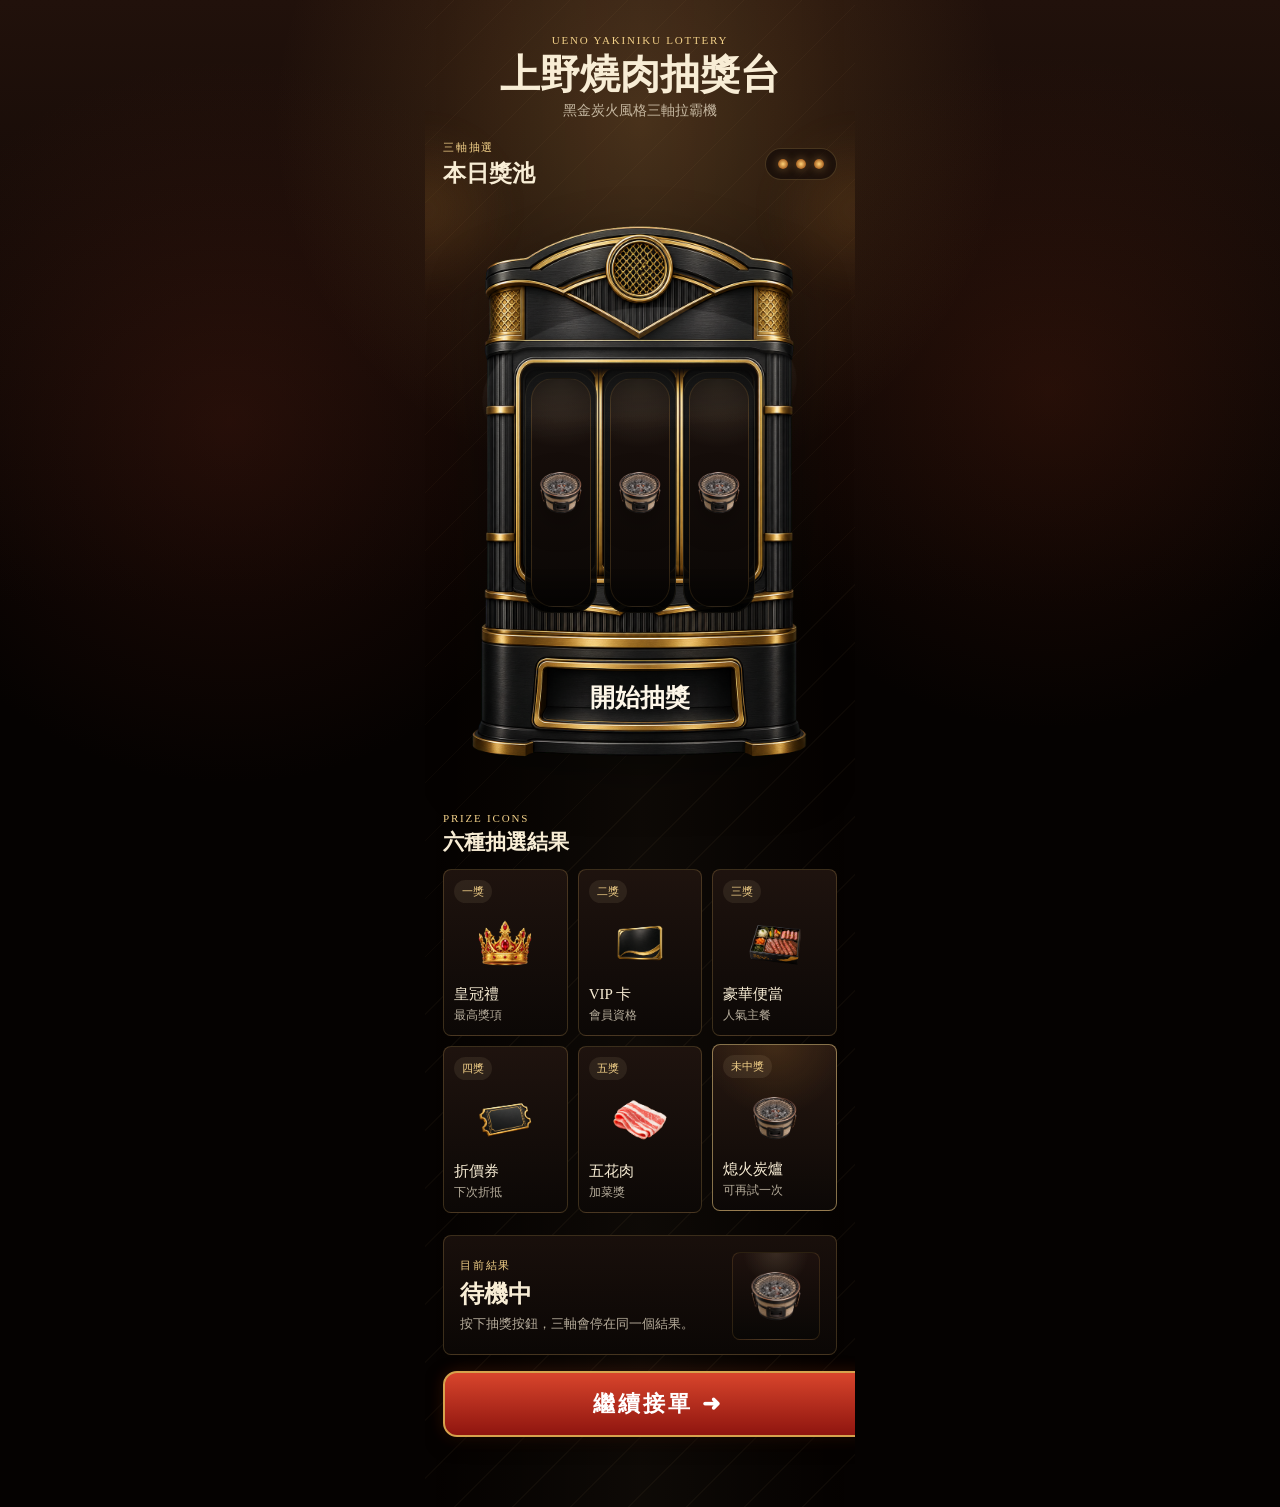
==== slot/index.html @ b81fdc54 "新增三軸拉霸抽獎機作為完成訂單後的結算頁 - slot/ 子頁：黑金燒肉風三軸拉霸機（index.html + app.js + style.css + 透明素材） - 完成訂單後由 showResu" ====
<!doctype html>
<html lang="zh-Hant">
<head>
  <meta charset="utf-8" />
  <meta name="viewport" content="width=device-width, initial-scale=1, viewport-fit=cover" />
  <meta name="theme-color" content="#140b07" />
  <title>上野燒肉拉霸機</title>
  <link rel="stylesheet" href="./style.css" />
</head>
<body>
  <main class="slot-app">
    <div class="backdrop-glow backdrop-glow--left" aria-hidden="true"></div>
    <div class="backdrop-glow backdrop-glow--right" aria-hidden="true"></div>

    <header class="brand-bar">
      <p class="brand-bar__eyebrow">UENO YAKINIKU LOTTERY</p>
      <h1 class="brand-bar__title">上野燒肉抽獎台</h1>
      <p class="brand-bar__subtitle">黑金炭火風格三軸拉霸機</p>
    </header>

    <section class="machine-stage" aria-labelledby="machineTitle">
      <div class="machine-stage__header">
        <div>
          <p class="stage-chip">三軸抽選</p>
          <h2 id="machineTitle" class="stage-title">本日獎池</h2>
        </div>
        <div class="status-lamp" aria-hidden="true">
          <span></span>
          <span></span>
          <span></span>
        </div>
      </div>

      <div class="machine-shell">
        <img class="machine-frame" src="./assets/transparent/slot-frame.png" alt="黑金拉霸機框架" />

        <div class="machine-reels" aria-live="polite">
          <div class="reel-window">
            <div class="reel-track" data-reel="0"></div>
          </div>
          <div class="reel-window">
            <div class="reel-track" data-reel="1"></div>
          </div>
          <div class="reel-window">
            <div class="reel-track" data-reel="2"></div>
          </div>
        </div>

        <button id="spinButton" class="spin-button spin-button--machine" type="button">
          <img class="spin-button__asset" src="./assets/transparent/draw-button.png" alt="" aria-hidden="true" />
          <span class="spin-button__text">開始抽獎</span>
        </button>

        <div class="machine-sheen" aria-hidden="true"></div>
      </div>
    </section>

    <section class="prize-grid" aria-labelledby="prizeGridTitle">
      <div class="section-heading">
        <p class="section-heading__eyebrow">Prize Icons</p>
        <h2 id="prizeGridTitle" class="section-heading__title">六種抽選結果</h2>
      </div>

      <div id="prizeCards" class="prize-grid__cards"></div>
    </section>

    <section class="draw-panel" aria-labelledby="drawStatusTitle">
      <div class="draw-status">
        <div class="draw-status__copy">
          <p class="draw-status__eyebrow" id="drawStatusTitle">目前結果</p>
          <strong id="resultLabel" class="draw-status__title">待機中</strong>
          <p id="resultDetail" class="draw-status__detail">按下抽獎按鈕，三軸會停在同一個結果。</p>
        </div>
        <div class="draw-status__icon">
          <img id="resultIcon" src="./assets/transparent/ember-grill.png" alt="目前結果圖示" />
        </div>
      </div>
    </section>

    <a class="back-to-game" href="../index.html">繼續接單 ➜</a>
  </main>

  <script src="./app.js"></script>
</body>
</html>
---- slot/style.css ----
* {
  box-sizing: border-box;
}

:root {
  --charcoal-void: #090403;
  --ember-wall: #140b07;
  --ash-brown: #26140d;
  --lacquer-panel: rgba(22, 13, 10, 0.92);
  --gold-rim: #d6a24d;
  --gold-soft: #f3d189;
  --brass-shadow: rgba(92, 54, 17, 0.36);
  --coal-line: rgba(226, 180, 100, 0.22);
  --ember-text: #f8edd5;
  --ember-muted: rgba(248, 237, 213, 0.72);
  --ember-warning: #bf5f2f;
  --machine-width: min(100vw, 430px);
  --app-pad: 18px;
  --window-radius: 24px;
}

html,
body {
  margin: 0;
  min-height: 100%;
  background:
    radial-gradient(circle at 50% 0%, rgba(202, 126, 47, 0.18), transparent 30%),
    radial-gradient(circle at 20% 25%, rgba(93, 34, 18, 0.35), transparent 34%),
    radial-gradient(circle at 82% 22%, rgba(99, 37, 18, 0.28), transparent 30%),
    linear-gradient(180deg, #23110b, #090403 34%, #050201 100%);
  color: var(--ember-text);
  font-family: "BiauKai TC", "STKaiti", "Noto Serif TC", "PingFang TC", "Microsoft JhengHei", serif;
}

body {
  overflow-x: hidden;
}

button {
  font: inherit;
}

.slot-app {
  position: relative;
  width: var(--machine-width);
  min-height: 100dvh;
  margin: 0 auto;
  padding: 20px var(--app-pad) 28px;
  overflow: hidden;
  isolation: isolate;
}

.slot-app::before {
  content: "";
  position: absolute;
  inset: 0;
  background:
    linear-gradient(90deg, transparent 0, rgba(255, 227, 160, 0.04) 50%, transparent 100%),
    repeating-linear-gradient(
      135deg,
      transparent 0 20px,
      rgba(255, 210, 132, 0.035) 20px 21px,
      transparent 21px 41px
    );
  pointer-events: none;
  z-index: -2;
}

.backdrop-glow {
  position: absolute;
  top: 120px;
  width: 180px;
  height: 180px;
  border-radius: 50%;
  background: radial-gradient(circle, rgba(220, 150, 60, 0.16), transparent 68%);
  filter: blur(14px);
  z-index: -1;
}

.backdrop-glow--left {
  left: -90px;
}

.backdrop-glow--right {
  right: -90px;
}

.brand-bar {
  padding: 8px 2px 20px;
  text-align: center;
}

.brand-bar__eyebrow,
.section-heading__eyebrow,
.draw-status__eyebrow,
.stage-chip {
  margin: 0;
  color: var(--gold-soft);
  font-size: 11px;
  letter-spacing: 1.8px;
  text-transform: uppercase;
}

.brand-bar__title {
  margin: 8px 0 6px;
  font-size: clamp(32px, 8vw, 40px);
  line-height: 1.05;
  font-weight: 900;
}

.brand-bar__subtitle {
  margin: 0;
  color: var(--ember-muted);
  font-size: 14px;
}

.machine-stage,
.prize-grid,
.draw-panel {
  position: relative;
}

.machine-stage__header,
.section-heading,
.draw-status {
  display: flex;
  align-items: center;
  justify-content: space-between;
  gap: 12px;
}

.stage-title,
.section-heading__title {
  margin: 6px 0 0;
  font-size: 23px;
  line-height: 1.15;
}

.status-lamp {
  display: flex;
  align-items: center;
  gap: 8px;
  padding: 10px 12px;
  border: 1px solid var(--coal-line);
  border-radius: 999px;
  background: rgba(18, 10, 8, 0.66);
}

.status-lamp span {
  display: block;
  width: 10px;
  height: 10px;
  border-radius: 50%;
  background: radial-gradient(circle, #ffd378, #a86222 70%);
  box-shadow: 0 0 10px rgba(255, 197, 108, 0.4);
}

.machine-shell {
  position: relative;
  margin-top: 14px;
  aspect-ratio: 2 / 3;
  overflow: visible;
}

.machine-frame {
  display: block;
  width: 100%;
  height: 100%;
  object-fit: contain;
  filter: drop-shadow(0 20px 28px rgba(0, 0, 0, 0.34));
  user-select: none;
  -webkit-user-drag: none;
}

.machine-reels {
  position: absolute;
  left: 20.8%;
  top: 28.8%;
  width: 58.4%;
  height: 40.8%;
  display: grid;
  grid-template-columns: repeat(3, 1fr);
  gap: 2.9%;
}

.reel-window {
  position: relative;
  overflow: hidden;
  height: 100%;
  border-radius: var(--window-radius);
  background:
    linear-gradient(180deg, rgba(255, 255, 255, 0.08), transparent 24%),
    linear-gradient(180deg, rgba(12, 12, 12, 0.74), rgba(4, 4, 4, 0.92));
  box-shadow:
    inset 0 0 0 1px rgba(254, 219, 150, 0.1),
    inset 0 22px 30px rgba(255, 255, 255, 0.03),
    inset 0 -24px 30px rgba(0, 0, 0, 0.18);
}

.reel-window::before,
.reel-window::after {
  content: "";
  position: absolute;
  left: 0;
  width: 100%;
  height: 18%;
  z-index: 2;
  pointer-events: none;
}

.reel-window::before {
  top: 0;
  background: linear-gradient(180deg, rgba(0, 0, 0, 0.58), transparent);
}

.reel-window::after {
  bottom: 0;
  background: linear-gradient(0deg, rgba(0, 0, 0, 0.6), transparent);
}

.reel-track {
  position: absolute;
  inset: 0;
  will-change: transform;
}

.reel-symbol {
  display: flex;
  align-items: center;
  justify-content: center;
  padding: 6px;
}

.reel-symbol__plate {
  display: flex;
  align-items: center;
  justify-content: center;
  width: 100%;
  height: 100%;
  padding: 6px;
  border-radius: 22px;
  background:
    radial-gradient(circle at top, rgba(255, 236, 184, 0.16), transparent 30%),
    linear-gradient(180deg, rgba(29, 18, 14, 0.95), rgba(10, 7, 5, 0.98));
  border: 1px solid rgba(218, 163, 79, 0.2);
}

.reel-symbol img {
  width: 100%;
  height: 100%;
  object-fit: contain;
  object-position: center;
  transform: scale(var(--reel-scale, 1.22));
  transform-origin: center;
  filter: drop-shadow(0 8px 12px rgba(0, 0, 0, 0.32));
  user-select: none;
  -webkit-user-drag: none;
}

.machine-sheen {
  position: absolute;
  inset: 18% 10% auto;
  height: 28%;
  border-radius: 50%;
  background: linear-gradient(180deg, rgba(255, 255, 255, 0.08), transparent 75%);
  transform: rotate(-5deg);
  pointer-events: none;
  mix-blend-mode: screen;
}

.prize-grid {
  margin-top: 20px;
}

.prize-grid .section-heading {
  display: block;
}

.prize-grid .section-heading__title {
  font-size: 21px;
}

.prize-grid__cards {
  display: grid;
  grid-template-columns: repeat(3, minmax(0, 1fr));
  gap: 10px;
  margin-top: 14px;
}

.prize-card {
  position: relative;
  min-height: 134px;
  padding: 10px 10px 12px;
  border: 1px solid var(--coal-line);
  border-radius: 8px;
  background:
    linear-gradient(180deg, rgba(32, 20, 15, 0.95), rgba(12, 8, 6, 0.98));
  transition: transform 160ms ease, border-color 160ms ease, background 160ms ease;
}

.prize-card.is-active {
  border-color: rgba(243, 209, 137, 0.52);
  background:
    radial-gradient(circle at top, rgba(210, 144, 54, 0.16), transparent 40%),
    linear-gradient(180deg, rgba(39, 24, 17, 0.98), rgba(12, 8, 6, 1));
  transform: translateY(-2px);
}

.prize-card__rank {
  display: inline-flex;
  margin-bottom: 8px;
  padding: 4px 8px;
  border-radius: 999px;
  background: rgba(255, 228, 171, 0.08);
  color: var(--gold-soft);
  font-size: 11px;
}

.prize-card__icon {
  display: flex;
  align-items: center;
  justify-content: center;
  height: 64px;
  margin-bottom: 10px;
}

.prize-card__icon img {
  width: 58px;
  height: 58px;
  object-fit: contain;
}

.prize-card__name {
  margin: 0;
  font-size: 15px;
  line-height: 1.2;
}

.prize-card__note {
  margin: 4px 0 0;
  color: var(--ember-muted);
  font-size: 12px;
  line-height: 1.35;
}

.draw-panel {
  margin-top: 22px;
  padding-bottom: 12px;
}

.spin-button {
  position: relative;
  display: block;
  width: 100%;
  padding: 0;
  border: 0;
  background: transparent;
  cursor: pointer;
}

.spin-button:disabled {
  cursor: wait;
}

.spin-button__asset {
  display: block;
  width: 100%;
  height: auto;
}

.spin-button__text {
  position: absolute;
  inset: 0;
  display: flex;
  align-items: center;
  justify-content: center;
  padding: 0 16px;
  color: #fdf6e8;
  font-size: clamp(24px, 6vw, 30px);
  font-weight: 900;
  letter-spacing: 2px;
  text-shadow: 0 2px 10px rgba(0, 0, 0, 0.45);
}

.spin-button.spin-button--machine {
  position: absolute;
  left: 25.1%;
  top: 79.2%;
  width: 49.8%;
  height: 8.9%;
  display: flex;
  align-items: center;
  justify-content: center;
  overflow: visible;
  border-radius: 14px;
  z-index: 4;
}

.spin-button.spin-button--machine .spin-button__asset {
  display: none;
}

.spin-button.spin-button--machine .spin-button__text {
  position: static;
  display: block;
  padding: 0;
  font-size: clamp(20px, 5vw, 25px);
  line-height: 1;
  letter-spacing: 0;
  transform: translateY(2px);
  white-space: nowrap;
}

.draw-status {
  margin-top: 0;
  padding: 16px 16px 14px;
  border: 1px solid var(--coal-line);
  border-radius: 8px;
  background:
    linear-gradient(180deg, rgba(26, 16, 12, 0.95), rgba(11, 7, 5, 0.98));
}

.draw-status__copy {
  min-width: 0;
  flex: 1;
}

.draw-status__title {
  display: block;
  margin-top: 8px;
  font-size: 24px;
  line-height: 1.1;
}

.draw-status__detail {
  margin: 8px 0 0;
  color: var(--ember-muted);
  font-size: 13px;
  line-height: 1.45;
}

.draw-status__icon {
  display: flex;
  align-items: center;
  justify-content: center;
  width: 88px;
  aspect-ratio: 1;
  border-radius: 8px;
  background:
    radial-gradient(circle at top, rgba(255, 231, 180, 0.12), transparent 34%),
    linear-gradient(180deg, rgba(31, 18, 14, 0.96), rgba(9, 7, 5, 1));
  border: 1px solid rgba(216, 162, 77, 0.16);
}

.draw-status__icon img {
  width: 66px;
  height: 66px;
  object-fit: contain;
}

@media (max-width: 360px) {
  .slot-app {
    padding-inline: 14px;
  }

  .stage-title,
  .section-heading__title {
    font-size: 21px;
  }

  .prize-grid__cards {
    gap: 8px;
  }

  .prize-card {
    min-height: 126px;
    padding-inline: 8px;
  }

  .prize-card__name {
    font-size: 14px;
  }

  .draw-status__title {
    font-size: 22px;
  }

  .spin-button.spin-button--machine {
    left: 24.8%;
    top: 79.1%;
    width: 50.4%;
    height: 9%;
  }
}

@media (min-width: 720px) {
  body {
    background:
      radial-gradient(circle at 50% 8%, rgba(219, 158, 73, 0.2), transparent 24%),
      radial-gradient(circle at 18% 28%, rgba(96, 34, 20, 0.3), transparent 24%),
      radial-gradient(circle at 82% 26%, rgba(101, 36, 17, 0.28), transparent 22%),
      linear-gradient(180deg, #21110b, #050201 40%, #050201 100%);
  }

  .slot-app {
    padding-top: 26px;
    padding-bottom: 40px;
  }
}

/* 繼續接單：回遊戲 */
.back-to-game {
  display: block;
  width: var(--machine-width);
  margin: 4px auto 30px;
  padding: 16px;
  text-align: center;
  text-decoration: none;
  border-radius: 14px;
  border: 2px solid var(--gold-rim);
  background: linear-gradient(#d8452c, #8f150f);
  color: #fff;
  font-size: 22px;
  font-weight: 900;
  letter-spacing: 3px;
  box-shadow: 0 6px 18px rgba(0, 0, 0, 0.5), 0 0 16px rgba(255, 90, 40, 0.18);
}
.back-to-game:active {
  transform: translateY(1px);
}
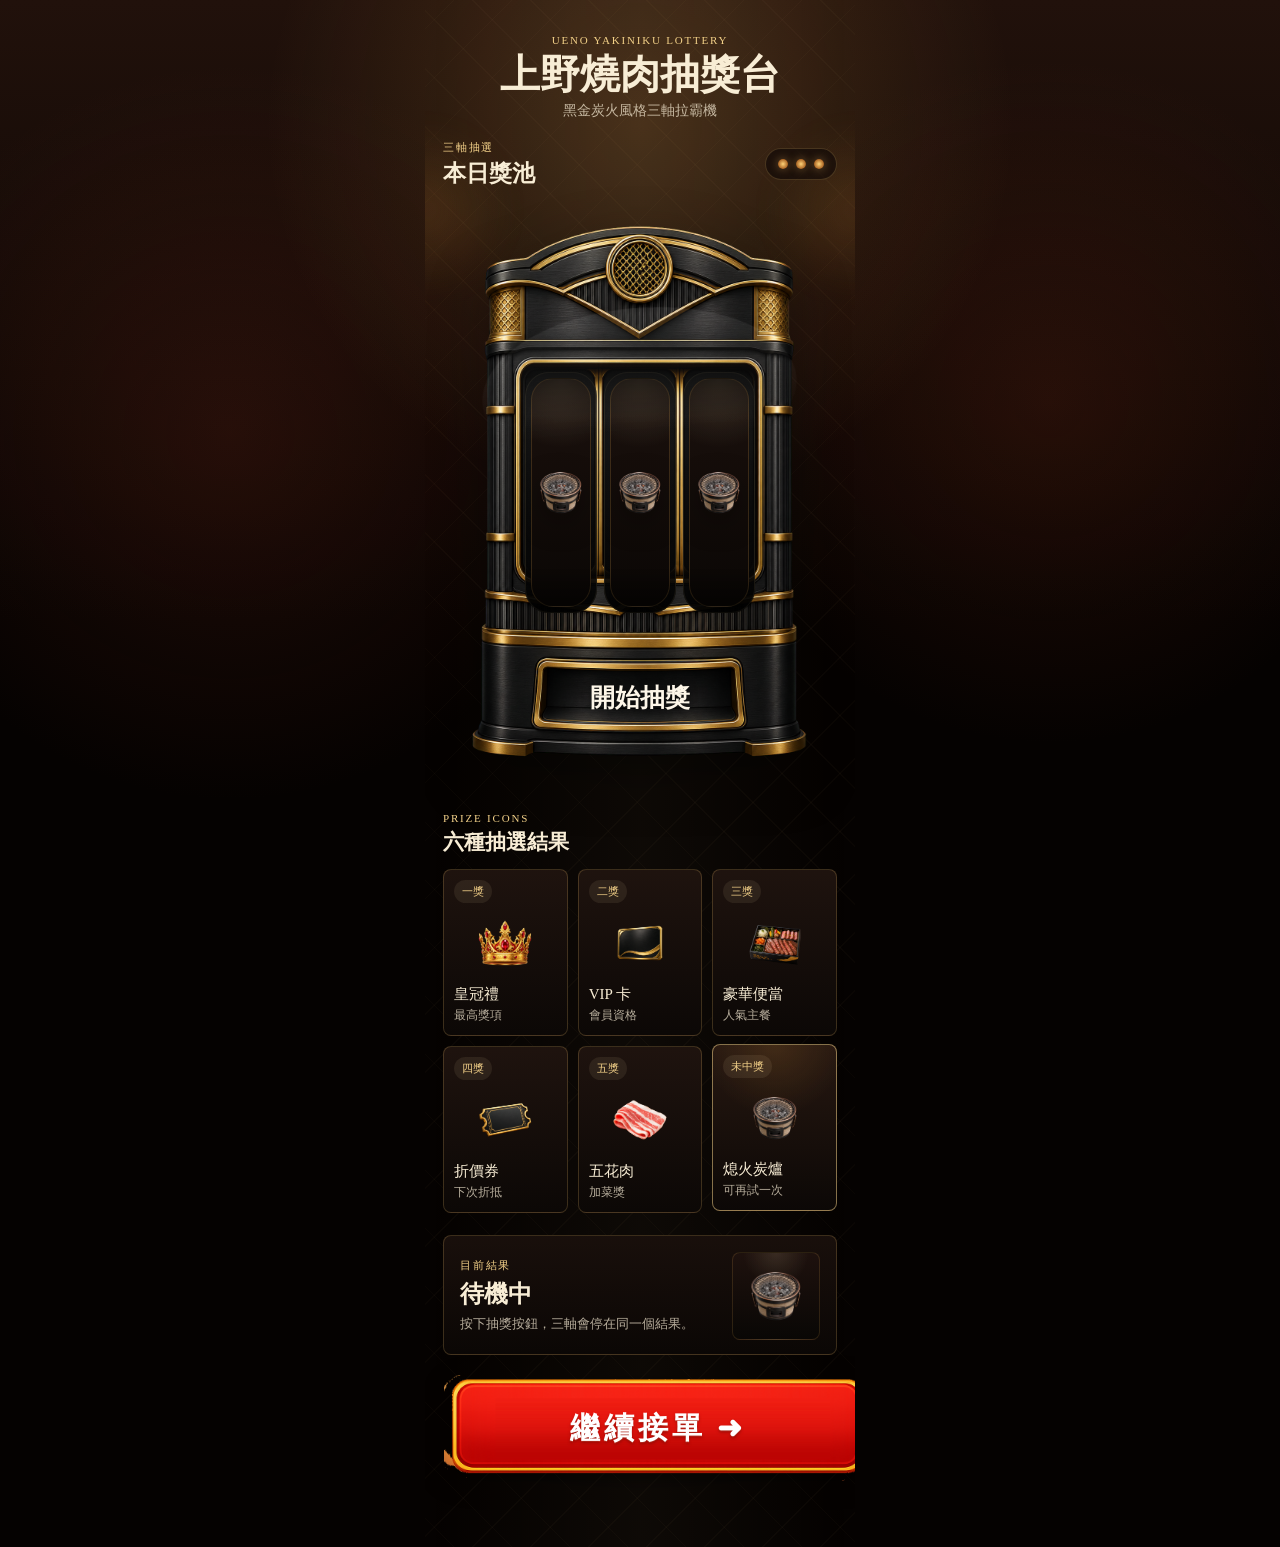
==== commit 3e3b30ff: "拉霸機繼續接單改用紅金圖片按鈕（去除AI亂碼字、疊正確文字） - slot/assets/btn_continue.png：自提供圖去背、抹除中央亂碼、重建紅底 - .back-to-game 改為圖" ====
--- a/slot/index.html
+++ b/slot/index.html
@@ -5,7 +5,7 @@
   <meta name="viewport" content="width=device-width, initial-scale=1, viewport-fit=cover" />
   <meta name="theme-color" content="#140b07" />
   <title>上野燒肉拉霸機</title>
-  <link rel="stylesheet" href="./style.css" />
+  <link rel="stylesheet" href="./style.css?v=3" />
 </head>
 <body>
   <main class="slot-app">
@@ -80,6 +80,6 @@
     <a class="back-to-game" href="../index.html">繼續接單 ➜</a>
   </main>
 
-  <script src="./app.js"></script>
+  <script src="./app.js?v=2"></script>
 </body>
 </html>
--- a/slot/style.css
+++ b/slot/style.css
@@ -25,8 +25,8 @@
   min-height: 100%;
   background:
     radial-gradient(circle at 50% 0%, rgba(202, 126, 47, 0.18), transparent 30%),
-    radial-gradient(circle at 20% 25%, rgba(93, 34, 18, 0.35), transparent 34%),
-    radial-gradient(circle at 82% 22%, rgba(99, 37, 18, 0.28), transparent 30%),
+    radial-gradient(circle at 20% 24%, rgba(96, 35, 18, 0.31), transparent 32%),
+    radial-gradient(circle at 80% 24%, rgba(96, 35, 18, 0.31), transparent 32%),
     linear-gradient(180deg, #23110b, #090403 34%, #050201 100%);
   color: var(--ember-text);
   font-family: "BiauKai TC", "STKaiti", "Noto Serif TC", "PingFang TC", "Microsoft JhengHei", serif;
@@ -43,7 +43,6 @@
 .slot-app {
   position: relative;
   width: var(--machine-width);
-  min-height: 100dvh;
   margin: 0 auto;
   padding: 20px var(--app-pad) 28px;
   overflow: hidden;
@@ -59,7 +58,13 @@
     repeating-linear-gradient(
       135deg,
       transparent 0 20px,
-      rgba(255, 210, 132, 0.035) 20px 21px,
+      rgba(255, 210, 132, 0.022) 20px 21px,
+      transparent 21px 41px
+    ),
+    repeating-linear-gradient(
+      45deg,
+      transparent 0 20px,
+      rgba(255, 210, 132, 0.022) 20px 21px,
       transparent 21px 41px
     );
   pointer-events: none;
@@ -508,23 +513,23 @@
   }
 }
 
-/* 繼續接單：回遊戲 */
+/* 繼續接單：紅金圖片按鈕（圖底 + 疊字） */
 .back-to-game {
-  display: block;
+  display: flex;
+  align-items: center;
+  justify-content: center;
   width: var(--machine-width);
-  margin: 4px auto 30px;
-  padding: 16px;
-  text-align: center;
+  aspect-ratio: 1100 / 272;
+  margin: 8px auto 26px;
+  background: url("./assets/btn_continue.png") center / contain no-repeat;
   text-decoration: none;
-  border-radius: 14px;
-  border: 2px solid var(--gold-rim);
-  background: linear-gradient(#d8452c, #8f150f);
   color: #fff;
-  font-size: 22px;
+  font-size: 30px;
   font-weight: 900;
-  letter-spacing: 3px;
-  box-shadow: 0 6px 18px rgba(0, 0, 0, 0.5), 0 0 16px rgba(255, 90, 40, 0.18);
+  letter-spacing: 4px;
+  text-shadow: 0 2px 3px rgba(110, 8, 0, 0.55), 0 1px 0 rgba(255, 205, 160, 0.25);
+  filter: drop-shadow(0 6px 14px rgba(0, 0, 0, 0.45));
 }
 .back-to-game:active {
-  transform: translateY(1px);
-}
+  transform: translateY(2px);
+}
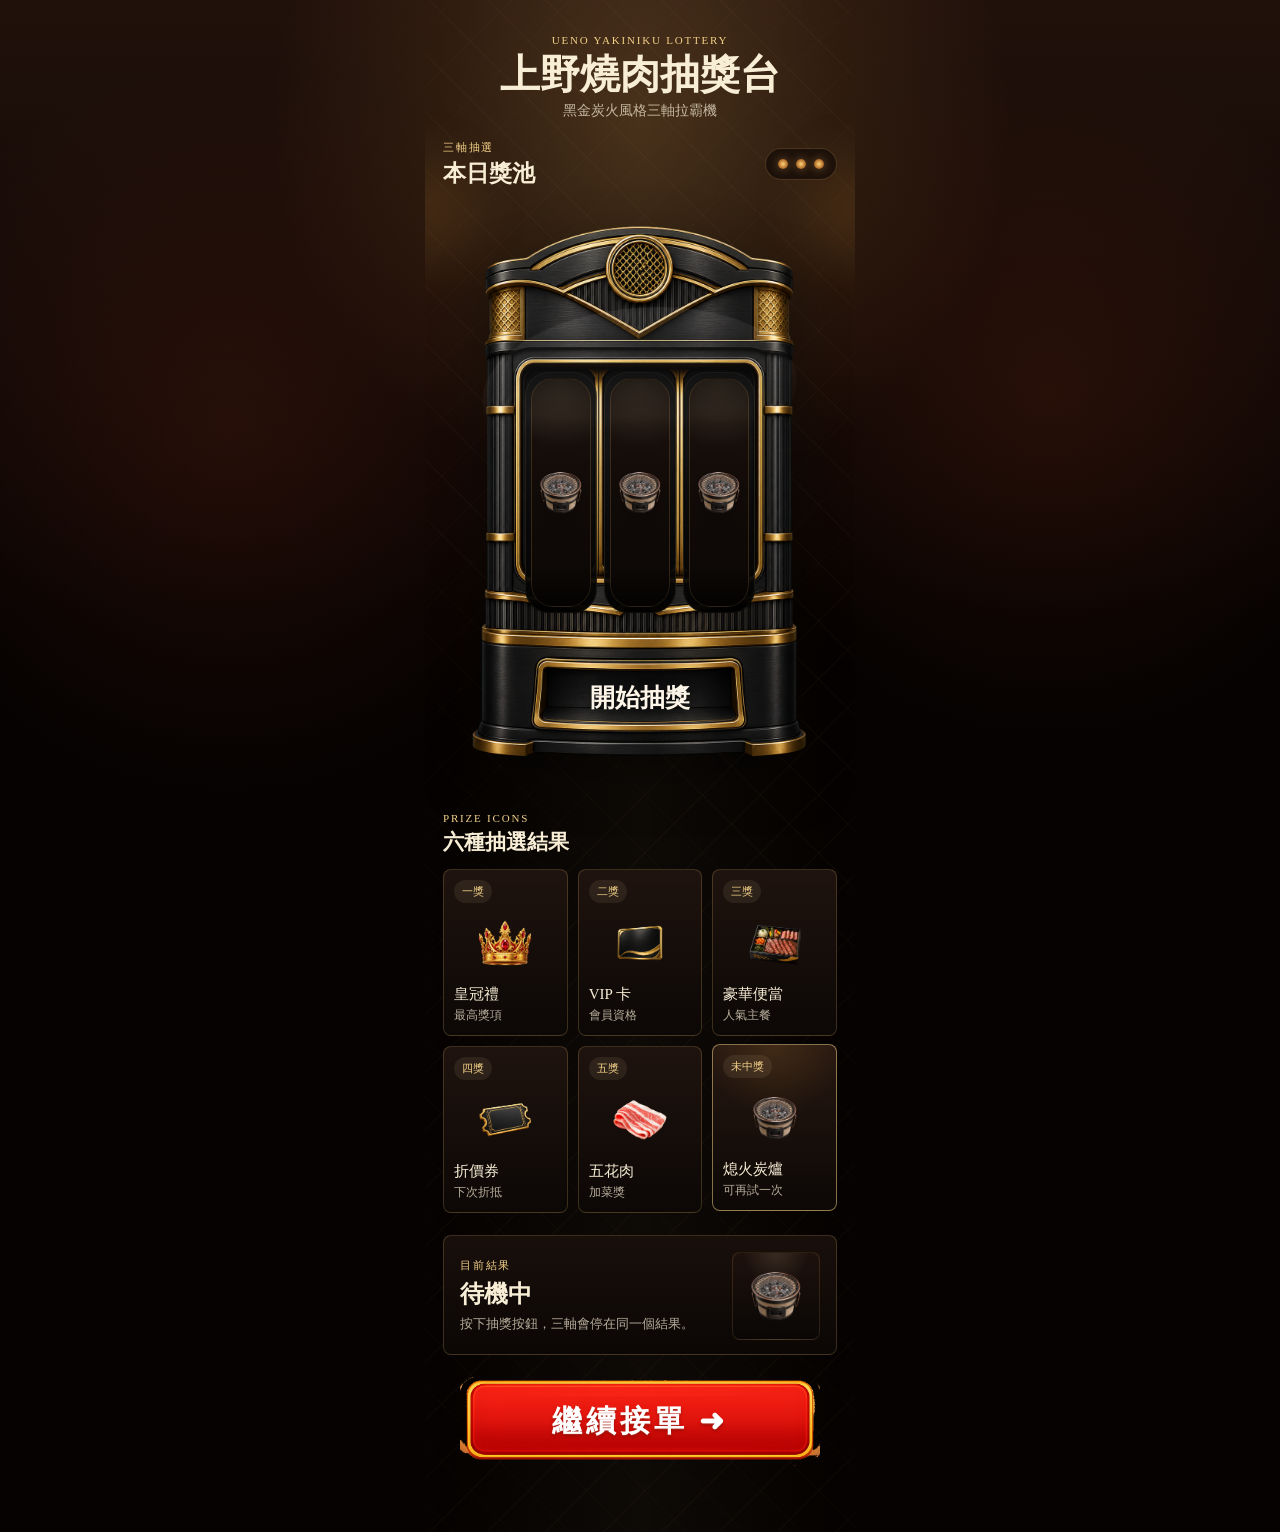
==== commit 39a9e04a: "繼續接單按鈕去除 drop-shadow，消除沿金邊輪廓的鬼影 Co-Authored-By: Claude Opus 4.7 <noreply@anthropic.com>" ====
--- a/slot/index.html
+++ b/slot/index.html
@@ -5,7 +5,7 @@
   <meta name="viewport" content="width=device-width, initial-scale=1, viewport-fit=cover" />
   <meta name="theme-color" content="#140b07" />
   <title>上野燒肉拉霸機</title>
-  <link rel="stylesheet" href="./style.css?v=3" />
+  <link rel="stylesheet" href="./style.css?v=5" />
 </head>
 <body>
   <main class="slot-app">
--- a/slot/style.css
+++ b/slot/style.css
@@ -518,9 +518,10 @@
   display: flex;
   align-items: center;
   justify-content: center;
-  width: var(--machine-width);
+  width: 100%;
+  max-width: 360px;
   aspect-ratio: 1100 / 272;
-  margin: 8px auto 26px;
+  margin: 10px auto 26px;
   background: url("./assets/btn_continue.png") center / contain no-repeat;
   text-decoration: none;
   color: #fff;
@@ -528,7 +529,6 @@
   font-weight: 900;
   letter-spacing: 4px;
   text-shadow: 0 2px 3px rgba(110, 8, 0, 0.55), 0 1px 0 rgba(255, 205, 160, 0.25);
-  filter: drop-shadow(0 6px 14px rgba(0, 0, 0, 0.45));
 }
 .back-to-game:active {
   transform: translateY(2px);
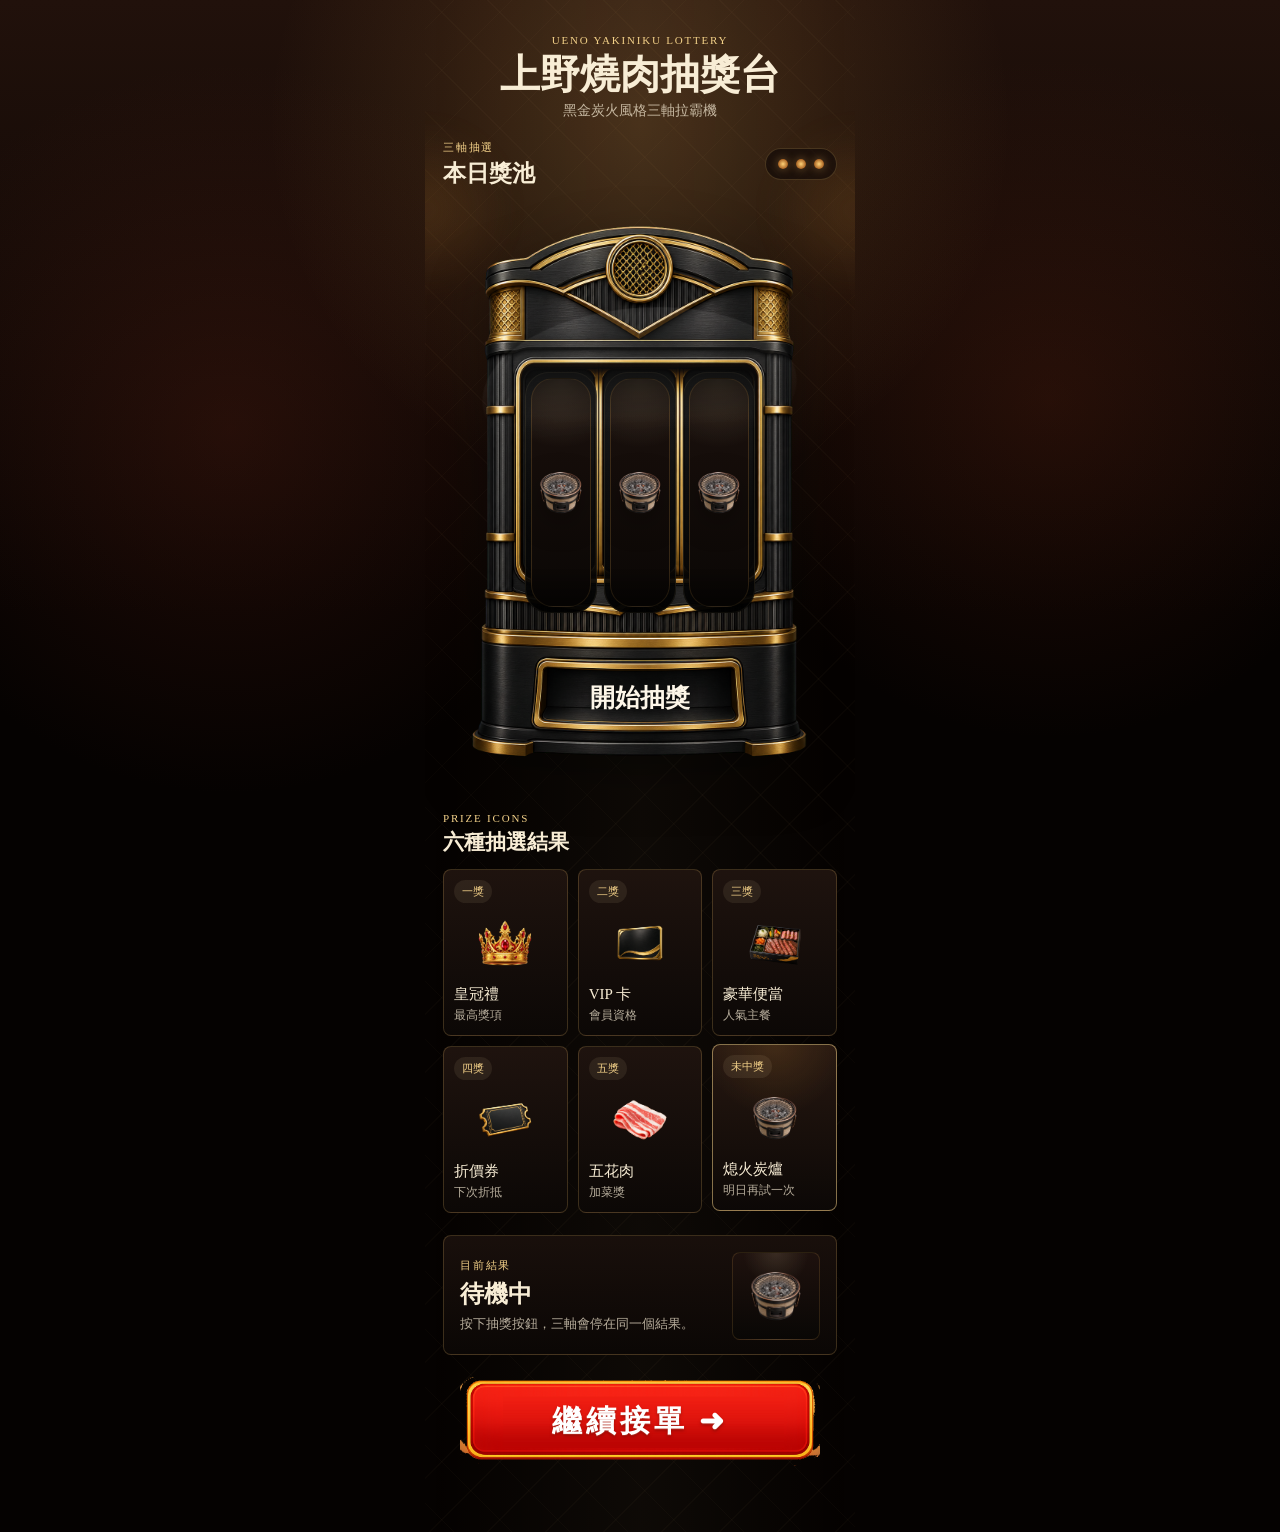
==== commit 9d2188ec: "拉霸機改邏輯：一天一抽、顯示獎勵內容、提示截圖給客服 - PRIZES 各獎項新增 reward 文案（依官方獎勵表） - localStorage 鎖一天一次，重整恢復當日結果 - 中獎後顯示金框提" ====
--- a/slot/index.html
+++ b/slot/index.html
@@ -5,7 +5,7 @@
   <meta name="viewport" content="width=device-width, initial-scale=1, viewport-fit=cover" />
   <meta name="theme-color" content="#140b07" />
   <title>上野燒肉拉霸機</title>
-  <link rel="stylesheet" href="./style.css?v=5" />
+  <link rel="stylesheet" href="./style.css?v=7" />
 </head>
 <body>
   <main class="slot-app">
@@ -75,11 +75,12 @@
           <img id="resultIcon" src="./assets/transparent/ember-grill.png" alt="目前結果圖示" />
         </div>
       </div>
+      <p id="resultCS" class="draw-status__cs"></p>
     </section>
 
     <a class="back-to-game" href="../index.html">繼續接單 ➜</a>
   </main>
 
-  <script src="./app.js?v=2"></script>
+  <script src="./app.js?v=3"></script>
 </body>
 </html>
--- a/slot/style.css
+++ b/slot/style.css
@@ -513,6 +513,22 @@
   }
 }
 
+/* 客服核銷提示（中獎後顯示） */
+.draw-status__cs {
+  margin: 14px 0 0;
+  padding: 12px 14px;
+  border-radius: 12px;
+  background: linear-gradient(180deg, rgba(231, 181, 83, 0.18), rgba(231, 181, 83, 0.08));
+  border: 1px solid rgba(243, 209, 137, 0.5);
+  color: var(--gold-soft);
+  font-size: 15px;
+  font-weight: 700;
+  line-height: 1.55;
+  text-align: center;
+  letter-spacing: 1px;
+}
+.draw-status__cs:empty { display: none; }
+
 /* 繼續接單：紅金圖片按鈕（圖底 + 疊字） */
 .back-to-game {
   display: flex;
